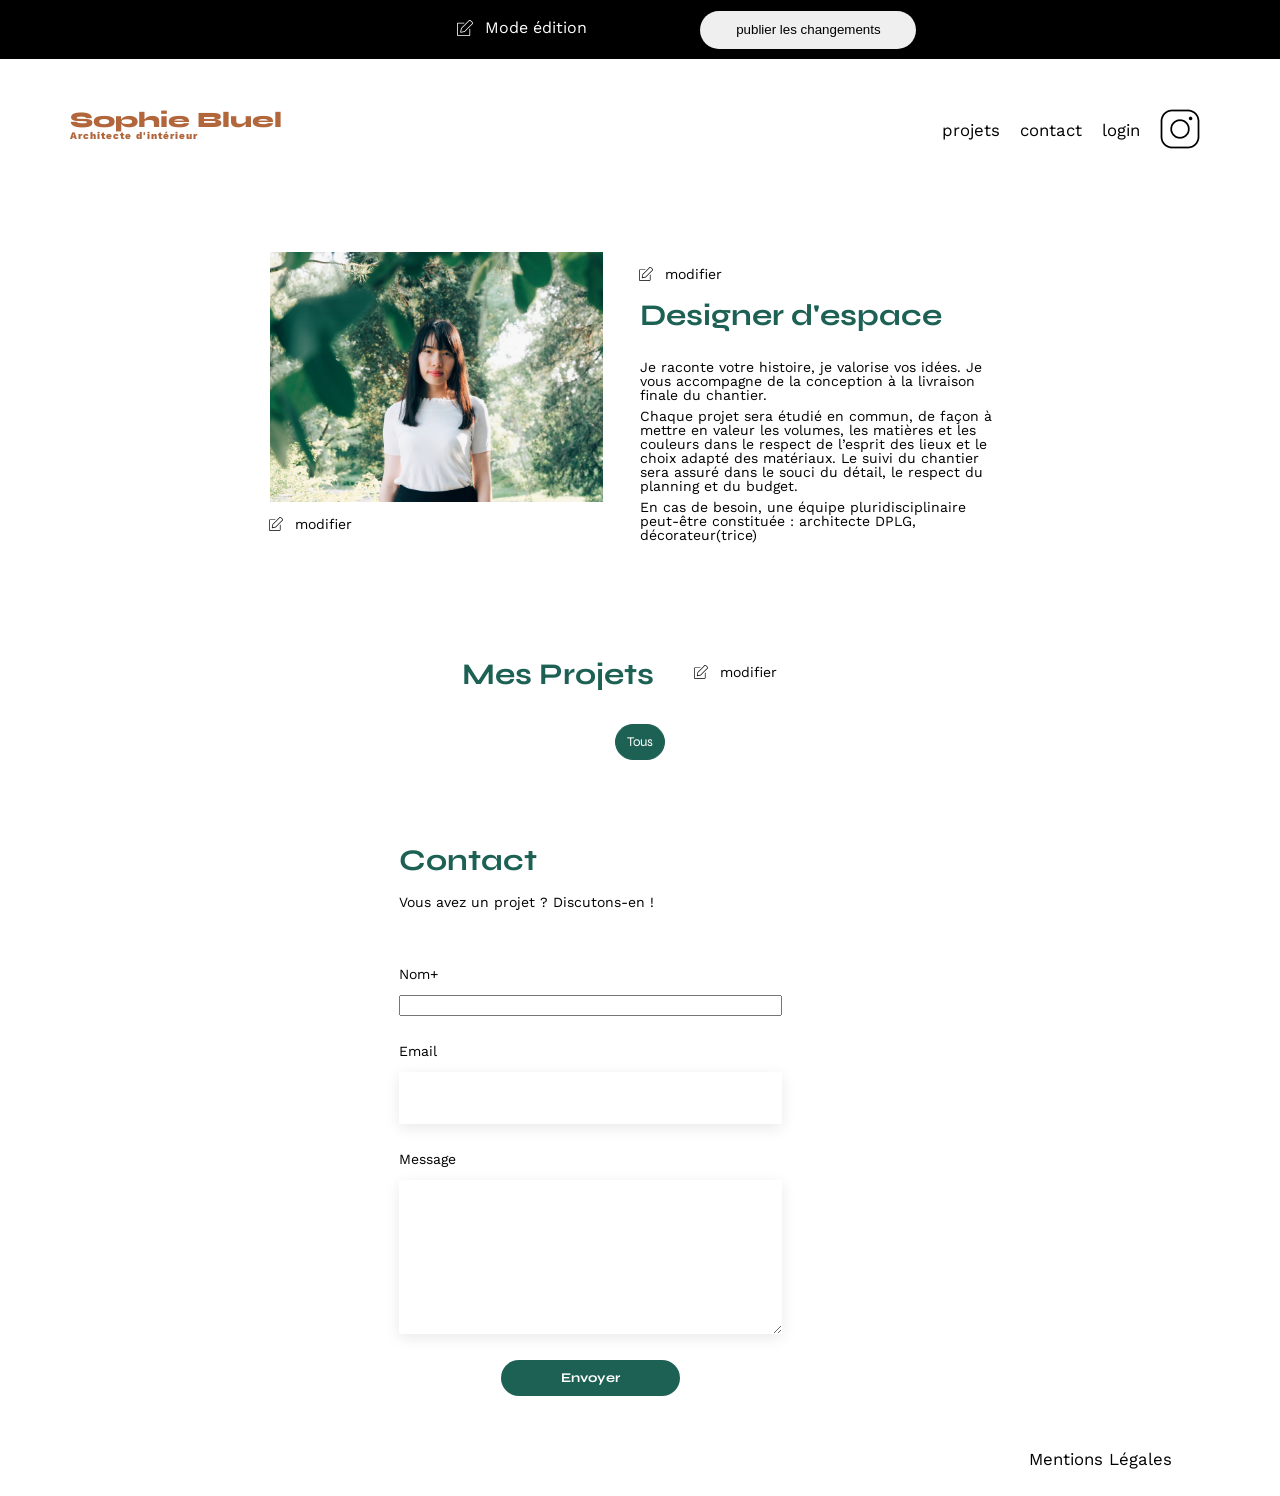
==== FrontEnd/index.html @ 52b977b2 "mode édition sans login css html et js pour la modale" ====
<!DOCTYPE html>
<html lang="fr">

<head>
	<meta charset="UTF-8">
	<title>Sophie Bluel - Architecte d'intérieur</title>
	<meta name="viewport" content="width=device-width, initial-scale=1.0">
	<link rel="preconnect" href="https://fonts.googleapis.com">
	<link rel="preconnect" href="https://fonts.gstatic.com" crossorigin>
	<link href="https://fonts.googleapis.com/css2?family=Syne:wght@700;800&family=Work+Sans&display=swap"
		rel="stylesheet">
	<meta name="description" content="">
	<link rel="preconnect" href="https://fonts.googleapis.com">
	<link rel="preconnect" href="https://fonts.gstatic.com" crossorigin>
	<link
		href="https://fonts.googleapis.com/css2?family=Poppins:ital,wght@0,100;0,200;0,300;0,400;0,500;0,600;0,700;0,800;0,900;1,100;1,200;1,300;1,400;1,500;1,600;1,700;1,800;1,900&display=swap"
		rel="stylesheet">
	<link rel="stylesheet" href="./assets/style.css">
</head>

<body>
	<div class="banner">
		<div class="mode-edition">
			<img class="edition-white" src="./assets/icons/edition-white.svg" alt="edition">
			<div class="modal-btn-white">Mode édition</div>
		</div>
		<button class="publish">publier les changements</button>

	</div>

	<div class="modal-container">

		<div class="modal">
			<button class="close-modal modal-trigger"> <img class="cross" src="./assets/icons/cross.svg" alt="cross">
			</button>
			<h1 id="modalTitle">Galerie photo</h1>
			<div class="trait"></div>
			<input type="submit" value="Ajouter une photo">
		</div>
	</div>

	<header>
		<h1>Sophie Bluel <span>Architecte d'intérieur</span></h1>
		<nav>
			<ul>
				<li><a id="no-underline" href="./index.html"> projets</a></li>
				<li>contact</li>
				<li><a id="no-underline" href="./login.html">login</a> </li>
				<li><img src="./assets/icons/instagram.png" alt="Instagram"></li>
			</ul>
		</nav>
	</header>

	<main>
		<section id="introduction">
			<figure>
				<img src="./assets/images/sophie-bluel.png" alt="">
				<div class="mode-edition">
					<img class="edition-black" src="./assets/icons/edition-black.svg" alt="edition">
					<div class="modifier">modifier</div>
				</div>
			</figure>
			<article>
				<div class="mode-edition">
					<img class="edition-black" src="./assets/icons/edition-black.svg" alt="edition">
					<div class="modifier">modifier</div>
				</div>
				<h2>Designer d'espace</h2>
				<p>Je raconte votre histoire, je valorise vos idées. Je vous accompagne de la conception à la livraison
					finale du chantier.</p>
				<p>Chaque projet sera étudié en commun, de façon à mettre en valeur les volumes, les matières et les
					couleurs dans le respect de l’esprit des lieux et le choix adapté des matériaux. Le suivi du
					chantier sera assuré dans le souci du détail, le respect du planning et du budget.</p>
				<p>En cas de besoin, une équipe pluridisciplinaire peut-être constituée : architecte DPLG,
					décorateur(trice)</p>
			</article>
		</section>
		<section id="portfolio">
			<div class="project">
			<h2>Mes Projets</h2>
			<div class="mode-edition">
				<img class="edition-black modal-trigger" src="./assets/icons/edition-black.svg" alt="edition">
				<div class="modifier  modal-trigger">modifier</div>
			</div>
		</div>
			<div class="allBtn">
				<button class="btn active"> Tous </button>
			</div>
			<div class="gallery">
			</div>
		</section>
		<section id="contact">
			<h2>Contact</h2>
			<p>Vous avez un projet ? Discutons-en !</p>
			<form action="#" method="post">
				<label for="name">Nom+</label>
				<input type="text" name="name" id="name">
				<label for="email">Email</label>
				<input type="email" name="email" id="email">
				<label for="message">Message</label>
				<textarea name="message" id="message" cols="30" rows="10"></textarea>
				<input type="submit" value="Envoyer">
			</form>
		</section>
	</main>

	<footer>
		<nav>
			<ul>
				<li>Mentions Légales</li>
			</ul>
		</nav>
	</footer>
	<script src="/Projet_6/FrontEnd/script.js"></script>
</body>

</html>
---- FrontEnd/assets/style.css ----
/* http://meyerweb.com/eric/tools/css/reset/
   v2.0 | 20110126
   License: none (public domain)
*/

html,
body,
div,
span,
applet,
object,
iframe,
h1,
h2,
h3,
h4,
h5,
h6,
p,
blockquote,
pre,
a,
abbr,
acronym,
address,
big,
cite,
code,
del,
dfn,
em,
img,
ins,
kbd,
q,
s,
samp,
small,
strike,
strong,
sub,
sup,
tt,
var,
b,
u,
i,
center,
dl,
dt,
dd,
ol,
ul,
li,
fieldset,
form,
label,
legend,
table,
caption,
tbody,
tfoot,
thead,
tr,
th,
td,
article,
aside,
canvas,
details,
embed,
figure,
figcaption,
footer,
header,
hgroup,
menu,
nav,
output,
ruby,
section,
summary,
time,
mark,
audio,
video {
	margin: 0;
	padding: 0;
	border: 0;
	font-size: 100%;
	font: inherit;
	vertical-align: baseline;
}

/* HTML5 display-role reset for older browsers */
article,
aside,
details,
figcaption,
figure,
footer,
header,
hgroup,
menu,
nav,
section {
	display: block;
}

body {
	line-height: 1;
}

ol,
ul {
	list-style: none;
	text-decoration: none;
}

blockquote,
q {
	quotes: none;
}

blockquote:before,
blockquote:after,
q:before,
q:after {
	content: '';
	content: none;
}

table {
	border-collapse: collapse;
	border-spacing: 0;
}

/** end reset css**/

body {
	max-width: 1140px;
	margin: auto;
	font-family: 'Work Sans';
	font-size: 14px;
}

header {
	display: flex;
	justify-content: space-between;
	margin: 50px 0
}

section {
	margin: 50px 0
}

h1 {
	display: flex;
	flex-direction: column;
	font-family: 'Syne';
	font-size: 22px;
	font-weight: 800;
	color: #B1663C
}

h1>span {
	font-family: 'Work Sans';
	font-size: 10px;
	letter-spacing: 0.1em;
	;
}

h2 {
	font-family: 'Syne';
	font-weight: 700;
	font-size: 30px;
	color: #1D6154;
}

nav ul {
	display: flex;
	align-items: center;
}

nav li {
	padding: 0 10px;
	font-size: 1.2em;
}

li:hover {
	color: #B1663C;
}

#introduction {
	display: flex;
	align-items: center;
}

#introduction figure {
	flex: 1
}

#introduction img {
	display: block;
	width: 90%;

}

#introduction article {
	flex: 1
}

#introduction h2 {
	margin-bottom: 1em;
}

#introduction p {
	margin-bottom: 0.5em;
}

#portfolio h2 {
	text-align: center;
}

.gallery {
	width: 100%;
	display: grid;
	grid-template-columns: 1fr 1fr 1fr;
	grid-column-gap: 20px;
	grid-row-gap: 20px;
}

.gallery img {
	width: 100%;

}

main {
	width: 65%;
	margin: auto;
	display: flex;
	flex-direction: column;

}

#contact {
	width: 65%;
	margin: auto;
	display: flex;
	align-items: start;
	flex-direction: column;
	text-align: center;
}

#contact h2 {
	margin-bottom: 20px;
}

#contact form {
	text-align: left;
	margin-top: 30px;
	flex-direction: column;
	display: flex;
}

#email,
#password {
	height: 50px;
	width: 379px;
	font-size: 1.2em;
	border: none;
	box-shadow: 0px 4px 14px rgba(0, 0, 0, 0.09);
}

#contact label {
	margin: 2em 0 1em 0;
}

#contact textarea {
	border: none;
	box-shadow: 0px 4px 14px rgba(0, 0, 0, 0.09);
}

input[type="submit"] {
	font-family: 'Syne';
	font-weight: 700;
	color: white;
	background-color: #1D6154;
	margin: 2em auto;
	width: 179px;
	height: 36px;
	border-radius: 60px;
	display: flex;
	text-align: center;
	justify-content: center;
	border: none;
}

input:focus {
	outline: none;
}

footer nav ul {
	display: flex;
	justify-content: flex-end;
	margin: 2em
}

.allBtn {
	display: flex;
	align-items: center;
	justify-content: center;
	width: 100%;
	height: 37px;
	margin-bottom: 60px;
}

.btn {
	font-family: Syne;
	color: #1D6154;
	display: flex;
	align-items: center;
	justify-content: center;
	border: #1D6154 solid 1px;
	border-radius: 20px;
	margin: 51px 10px 0 10px;
	padding: 9px 11px;
	background-color: white;
}


.active {
	background-color: #1D6154;
	color: white;
}


a {
	display: flex;
	justify-content: center;
	color: black;
}

#no-underline {
	text-decoration: none;
}

#no-underline:hover {
	color: #B1663C;
}



.project {
display: flex;
justify-content: center;
align-items: center;
flex-direction: row;
}



.mode-edition{
	display: flex;
	justify-content: center;
	align-items: center;
	width: 22%;
	flex-direction: row;
	margin-top:15px;
	margin-bottom: 19px;
}

.modifier{
	cursor: pointer;
	color: rgb(0, 0, 0);
	border: none;
	background-color: rgb(255, 255, 255);
	font-family: Work Sans;
	font-size: 14px;
	font-weight: 400;
	text-align: center;
}


.banner {
	display: flex;
	justify-content: center;
	align-items: center;
	background: black;
	height: 59px;
	width: 1440px;
	margin-left: -150px;
}

.publish {
	display: flex;
	justify-content: center;
	align-items: center;
	color: black;
	height: 38px;
	width: 216px;
	border-radius: 60px;
	margin-left: 20px;
	border: none;
}
.modal-btn-white{
	cursor: pointer;
	color: white;
	border: none;
	background-color: black;
	font-family: Work Sans;
	font-size: 16px;
	font-weight: 400;
	text-align: center;
}

.edition-white{
	display: flex;
	justify-content: center;
	align-items: center;
	height: 16px;
	margin-right:12px;
	cursor: pointer;
}

.edition-black{
	display: flex;
	justify-content: center;
	align-items: center;
	height: 14px;
	margin-right:12px;
	cursor: pointer;
}

.modal-container {
	visibility: hidden;
	position: fixed;
	top: 0;
	left: 0;
	height: 100%;
	width: 100%;
	background-color: #0000004d;
}

.modal-container.active {
	/* display: block; */
	visibility: visible;
}

.overlay {
	opacity: 0;
	position: absolute;
	height: 100vh;
	width: 100vw;
}


.modal {
	opacity: 0;
	max-width: 500px;
	min-width: 300px;
	height: 731px;
	width: 630px;
	left: 50%;
	top: 50%;
	padding: 30px;
	background: #fff;
	border-radius: 10px;
	position: absolute;
}

.modal-container.active .modal {
	opacity: 1;
	transform: translate(-50%, -50%);
}

.close-modal {
	padding: 8px 10px;
	border: none;
	border-radius: 5px;
	font-size: 18px;
	position: absolute;
	top: 10px;
	right: 10px;
	cursor: pointer;
	background-color: #fff;
	color: #000000;
}

.modal h1 {
	margin-bottom: 10px;
	font-weight: 500;
	font-family: Work Sans;
	font-size: 26px;
	font-weight: 400;
	line-height: 30px;
	letter-spacing: 0em;
	text-align: center;
	color: black;

}

.trait {
	width: 500px;
	border: 1px solid #B3B3B3;
}
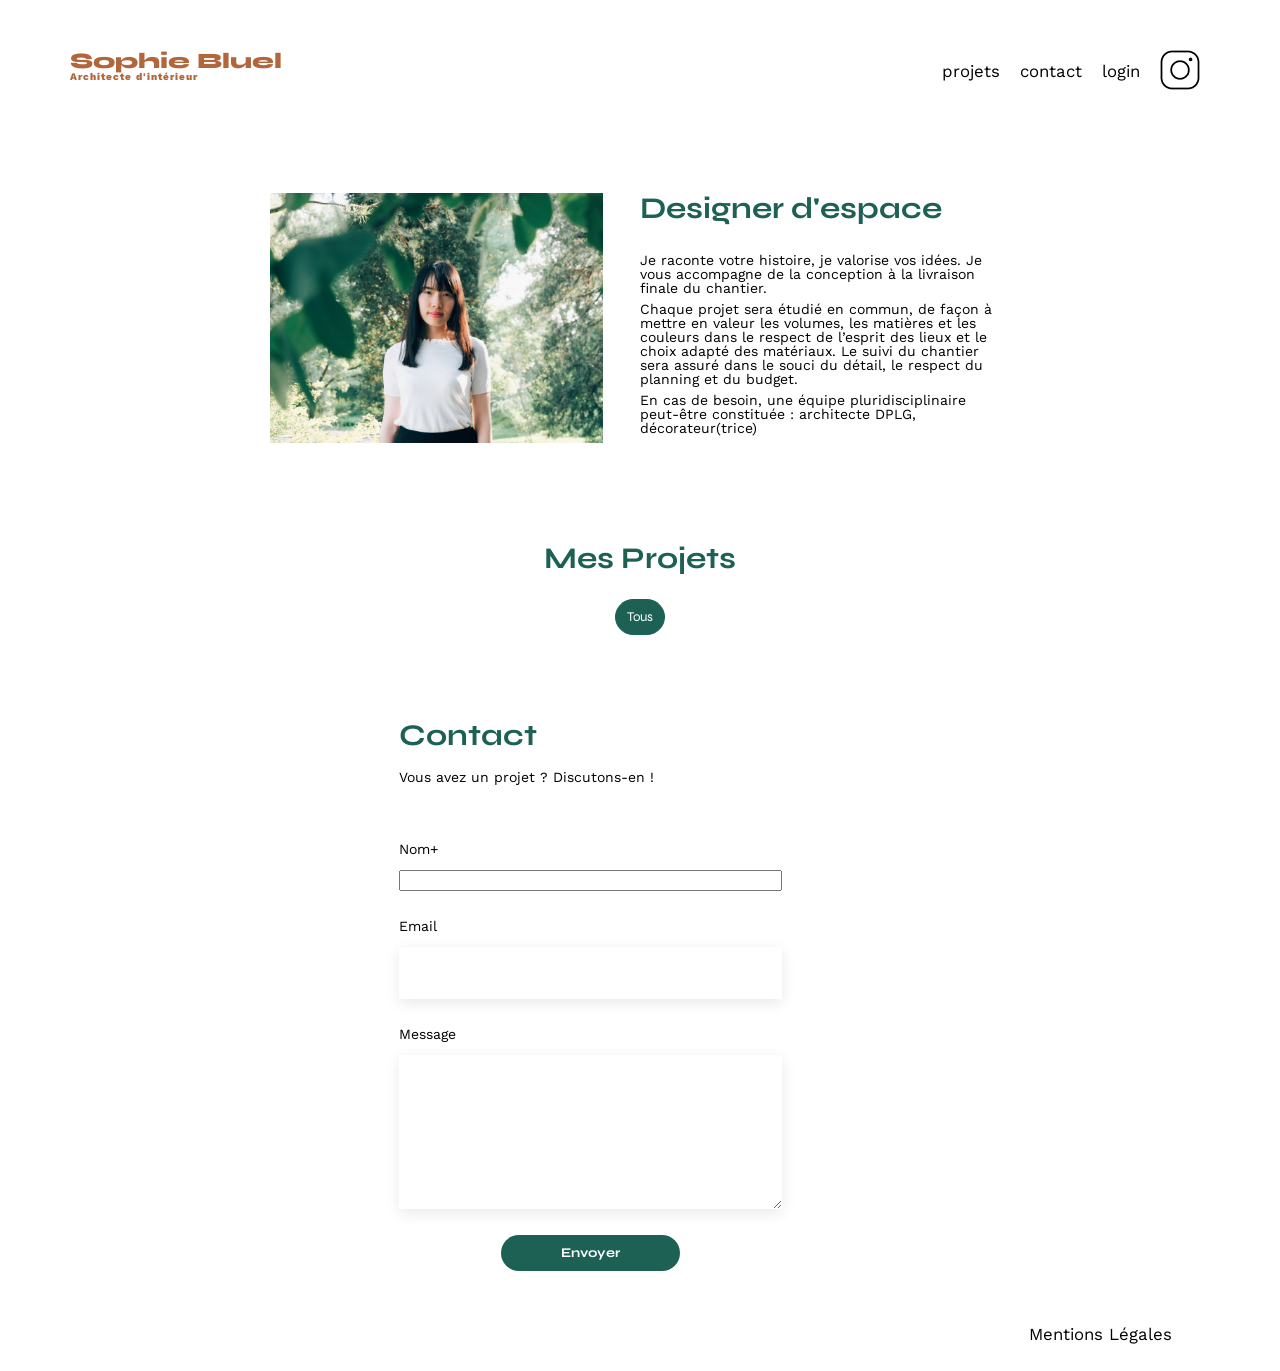
==== commit 9f44c19b: "login et logout finis mise en place de la modale et des btns editions au login" ====
--- a/FrontEnd/index.html
+++ b/FrontEnd/index.html
@@ -20,32 +20,44 @@
 
 <body>
 	<div class="banner">
-		<div class="mode-edition">
-			<img class="edition-white" src="./assets/icons/edition-white.svg" alt="edition">
-			<div class="modal-btn-white">Mode édition</div>
+		<div class="mode-edition-top">
+			<img class="logo-top" src="./assets/icons/edition-white.svg" alt="edition">
+			<div class="text-top">Mode édition</div>
+			<button type="submit" class="publish"> publiez les changements </button>
 		</div>
-		<button class="publish">publier les changements</button>
-
 	</div>
 
 	<div class="modal-container">
-
 		<div class="modal">
 			<button class="close-modal modal-trigger"> <img class="cross" src="./assets/icons/cross.svg" alt="cross">
 			</button>
 			<h1 id="modalTitle">Galerie photo</h1>
+			<div class="projets-photos"></div>
+			<div class="trait-container">
 			<div class="trait"></div>
-			<input type="submit" value="Ajouter une photo">
+			</div>
+			<button class="addpicture">Ajouter une photo</button>
+			<p class="delete-gallery">Supprimer la galerie</p>
 		</div>
 	</div>
+
+	<!-- <div class="modal-container2">
+		<div class="modal2">
+			<button class="close-modal2 modal-trigger2"> <img class="cross" src="./assets/icons/cross.svg" alt="cross">
+			</button>
+			<h1 id="modalTitle2">Ajout photo</h1>
+			<div class="trait"></div>
+			<input type="submit" value="Valider">
+		</div>
+	</div> -->
 
 	<header>
 		<h1>Sophie Bluel <span>Architecte d'intérieur</span></h1>
 		<nav>
 			<ul>
-				<li><a id="no-underline" href="./index.html"> projets</a></li>
-				<li>contact</li>
-				<li><a id="no-underline" href="./login.html">login</a> </li>
+				<li><a id="no-underline" href="#portfolio"> projets</a></li>
+				<li><a id="no-underline" href="#contact"> contact</li>
+				<li><a id="no-underline" class="log" href="./login.html">login</a> </li>
 				<li><img src="./assets/icons/instagram.png" alt="Instagram"></li>
 			</ul>
 		</nav>
@@ -54,17 +66,13 @@
 	<main>
 		<section id="introduction">
 			<figure>
-				<img src="./assets/images/sophie-bluel.png" alt="">
-				<div class="mode-edition">
-					<img class="edition-black" src="./assets/icons/edition-black.svg" alt="edition">
+				<img class="girl-picture" src="./assets/images/sophie-bluel.png" alt="">
+				<div class="modifier-container">
+					<img class="logo-black" src="./assets/icons/edition-black.svg" alt="edition">
 					<div class="modifier">modifier</div>
 				</div>
 			</figure>
 			<article>
-				<div class="mode-edition">
-					<img class="edition-black" src="./assets/icons/edition-black.svg" alt="edition">
-					<div class="modifier">modifier</div>
-				</div>
 				<h2>Designer d'espace</h2>
 				<p>Je raconte votre histoire, je valorise vos idées. Je vous accompagne de la conception à la livraison
 					finale du chantier.</p>
@@ -76,13 +84,13 @@
 			</article>
 		</section>
 		<section id="portfolio">
-			<div class="project">
-			<h2>Mes Projets</h2>
-			<div class="mode-edition">
-				<img class="edition-black modal-trigger" src="./assets/icons/edition-black.svg" alt="edition">
-				<div class="modifier  modal-trigger">modifier</div>
+			<div class="projets-container">
+				<h2>Mes Projets</h2>
+				<div class="modifier-projets-container">
+					<img class="logo-black modal-trigger" src="./assets/icons/edition-black.svg" alt="edition">
+					<div class="modifier  modal-trigger">modifier</div>
+				</div>
 			</div>
-		</div>
 			<div class="allBtn">
 				<button class="btn active"> Tous </button>
 			</div>
--- a/FrontEnd/assets/style.css
+++ b/FrontEnd/assets/style.css
@@ -111,6 +111,7 @@
 	line-height: 1;
 }
 
+
 ol,
 ul {
 	list-style: none;
@@ -177,6 +178,20 @@
 	color: #1D6154;
 }
 
+.login-title {
+	margin-left: 250px;
+}
+
+.mdp {
+	margin-left: 250px;
+}
+
+.erreur-msg {
+	margin-left: 40px;
+	color: rgb(212, 37, 37);
+	font-weight: 600;
+}
+
 nav ul {
 	display: flex;
 	align-items: center;
@@ -200,10 +215,9 @@
 	flex: 1
 }
 
-#introduction img {
+.girl-picture {
 	display: block;
 	width: 90%;
-
 }
 
 #introduction article {
@@ -306,6 +320,7 @@
 	margin: 2em
 }
 
+
 .allBtn {
 	display: flex;
 	align-items: center;
@@ -337,7 +352,6 @@
 
 a {
 	display: flex;
-	justify-content: center;
 	color: black;
 }
 
@@ -351,39 +365,11 @@
 
 
 
-.project {
-display: flex;
-justify-content: center;
-align-items: center;
-flex-direction: row;
-}
-
-
-
-.mode-edition{
-	display: flex;
-	justify-content: center;
-	align-items: center;
-	width: 22%;
-	flex-direction: row;
-	margin-top:15px;
-	margin-bottom: 19px;
-}
-
-.modifier{
-	cursor: pointer;
-	color: rgb(0, 0, 0);
-	border: none;
-	background-color: rgb(255, 255, 255);
-	font-family: Work Sans;
-	font-size: 14px;
-	font-weight: 400;
-	text-align: center;
-}
-
-
+
+
+/* Banner + publier les changements */
 .banner {
-	display: flex;
+	display: none;
 	justify-content: center;
 	align-items: center;
 	background: black;
@@ -403,33 +389,84 @@
 	margin-left: 20px;
 	border: none;
 }
-.modal-btn-white{
+
+/* Mode edition top */
+.mode-edition-top {
+	display: flex;
+	justify-content: center;
+	align-items: center;
+	flex-direction: row;
+}
+
+.text-top {
 	cursor: pointer;
 	color: white;
 	border: none;
 	background-color: black;
 	font-family: Work Sans;
-	font-size: 16px;
+	font-size: 15px;
 	font-weight: 400;
 	text-align: center;
 }
 
-.edition-white{
-	display: flex;
-	justify-content: center;
-	align-items: center;
-	height: 16px;
-	margin-right:12px;
+.logo-top {
+	height: 19px;
+	margin-right: 12px;
 	cursor: pointer;
 }
 
-.edition-black{
+/* Modifier */
+.modifier-container {
+	display: none;
+	justify-content: center;
+	align-items: center;
+	width: 28%;
+	flex-direction: row;
+	margin-top: 15px;
+	margin-bottom: 19px;
+}
+
+.modifier {
+	display: flex;
+	cursor: pointer;
+	color: rgb(0, 0, 0);
+	border: none;
+	background-color: rgb(255, 255, 255);
+	font-family: Work Sans;
+	font-size: 14px;
+	font-weight: 400;
+	text-align: center;
+}
+
+.logo-black {
 	display: flex;
 	justify-content: center;
 	align-items: center;
 	height: 14px;
-	margin-right:12px;
+	margin-right: 12px;
 	cursor: pointer;
+}
+
+/* modifier projets */
+.projets-container {
+	display: flex;
+	justify-content: center;
+	align-items: center;
+	flex-direction: row;
+}
+
+.modifier-projets-container {
+	display: none;
+	justify-content: center;
+	align-items: center;
+	flex-direction: row;
+	margin-left: 31px;
+}
+
+/* MODALE 1*/
+.projets-photos {
+	width: 100%;
+	height: 75%;
 }
 
 .modal-container {
@@ -439,11 +476,123 @@
 	left: 0;
 	height: 100%;
 	width: 100%;
-	background-color: #0000004d;
+	background-color: #4646464d;
 }
 
 .modal-container.active {
-	/* display: block; */
+	visibility: visible;
+}
+
+.overlay {
+	opacity: 0;
+	position: absolute;
+	height: 100vh;
+	width: 100vw;
+}
+
+
+.modal {
+	opacity: 0;
+	height: 731px;
+	width: 630px;
+	left: 50%;
+	top: 50%;
+	padding: 30px;
+	background: #fff;
+	border-radius: 10px;
+	position: absolute;
+}
+
+.modal-container.active .modal {
+	opacity: 1;
+	transform: translate(-50%, -50%);
+}
+
+.close-modal {
+	padding: 8px 10px;
+	border: none;
+	font-size: 18px;
+	position: absolute;
+	top: 10px;
+	right: 10px;
+	cursor: pointer;
+	background-color: #fff;
+	color: #000000;
+}
+
+.modal h1 {
+	margin-bottom: 10px;
+	font-weight: 500;
+	font-family: Work Sans;
+	font-size: 26px;
+	font-weight: 400;
+	line-height: 30px;
+	letter-spacing: 0em;
+	text-align: center;
+	color: black;
+
+}
+
+.delete-gallery {
+	display: flex;
+	justify-content: center;
+	align-items: center;
+	color: #D65353;
+	font-family: Syne;
+	font-size: 14px;
+	font-weight: 400;
+	line-height: 17px;
+	letter-spacing: 0em;
+	text-align: center;
+
+}
+
+.addpicture {
+	display: block;
+	margin: 24px auto;
+	background-color: #1D6154;
+	border-radius: 60px;
+	border: none;
+	color: white;
+	font-family: 'Syne';
+	font-style: normal;
+	font-weight: 700;
+	font-size: 14px;
+	line-height: 17px;
+	cursor: pointer;
+	height: 36px;
+	width: 237px;
+	border-radius: 60px;
+
+}
+
+.trait-container{
+	display: flex;
+	justify-content: center;
+	width: 100%;
+}
+.trait {
+	display: flex;
+	width: 420px;
+	height: 0px;
+	left: 510px;
+	top: 1229px;
+	border: 1px solid #B3B3B3;
+}
+
+/* MODALE 2
+
+.modal-container2 {
+	visibility: hidden;
+	position: fixed;
+	top: 0;
+	left: 0;
+	height: 100%;
+	width: 100%;
+	background-color: #4646464d;
+}
+
+.modal-container.active {
 	visibility: visible;
 }
 
@@ -477,7 +626,6 @@
 .close-modal {
 	padding: 8px 10px;
 	border: none;
-	border-radius: 5px;
 	font-size: 18px;
 	position: absolute;
 	top: 10px;
@@ -500,7 +648,15 @@
 
 }
 
+.delete-galerry {
+	display: flex;
+	justify-content: center;
+	align-items: center;
+	color: #D65353;
+}
+
+
 .trait {
 	width: 500px;
 	border: 1px solid #B3B3B3;
-}+} */
